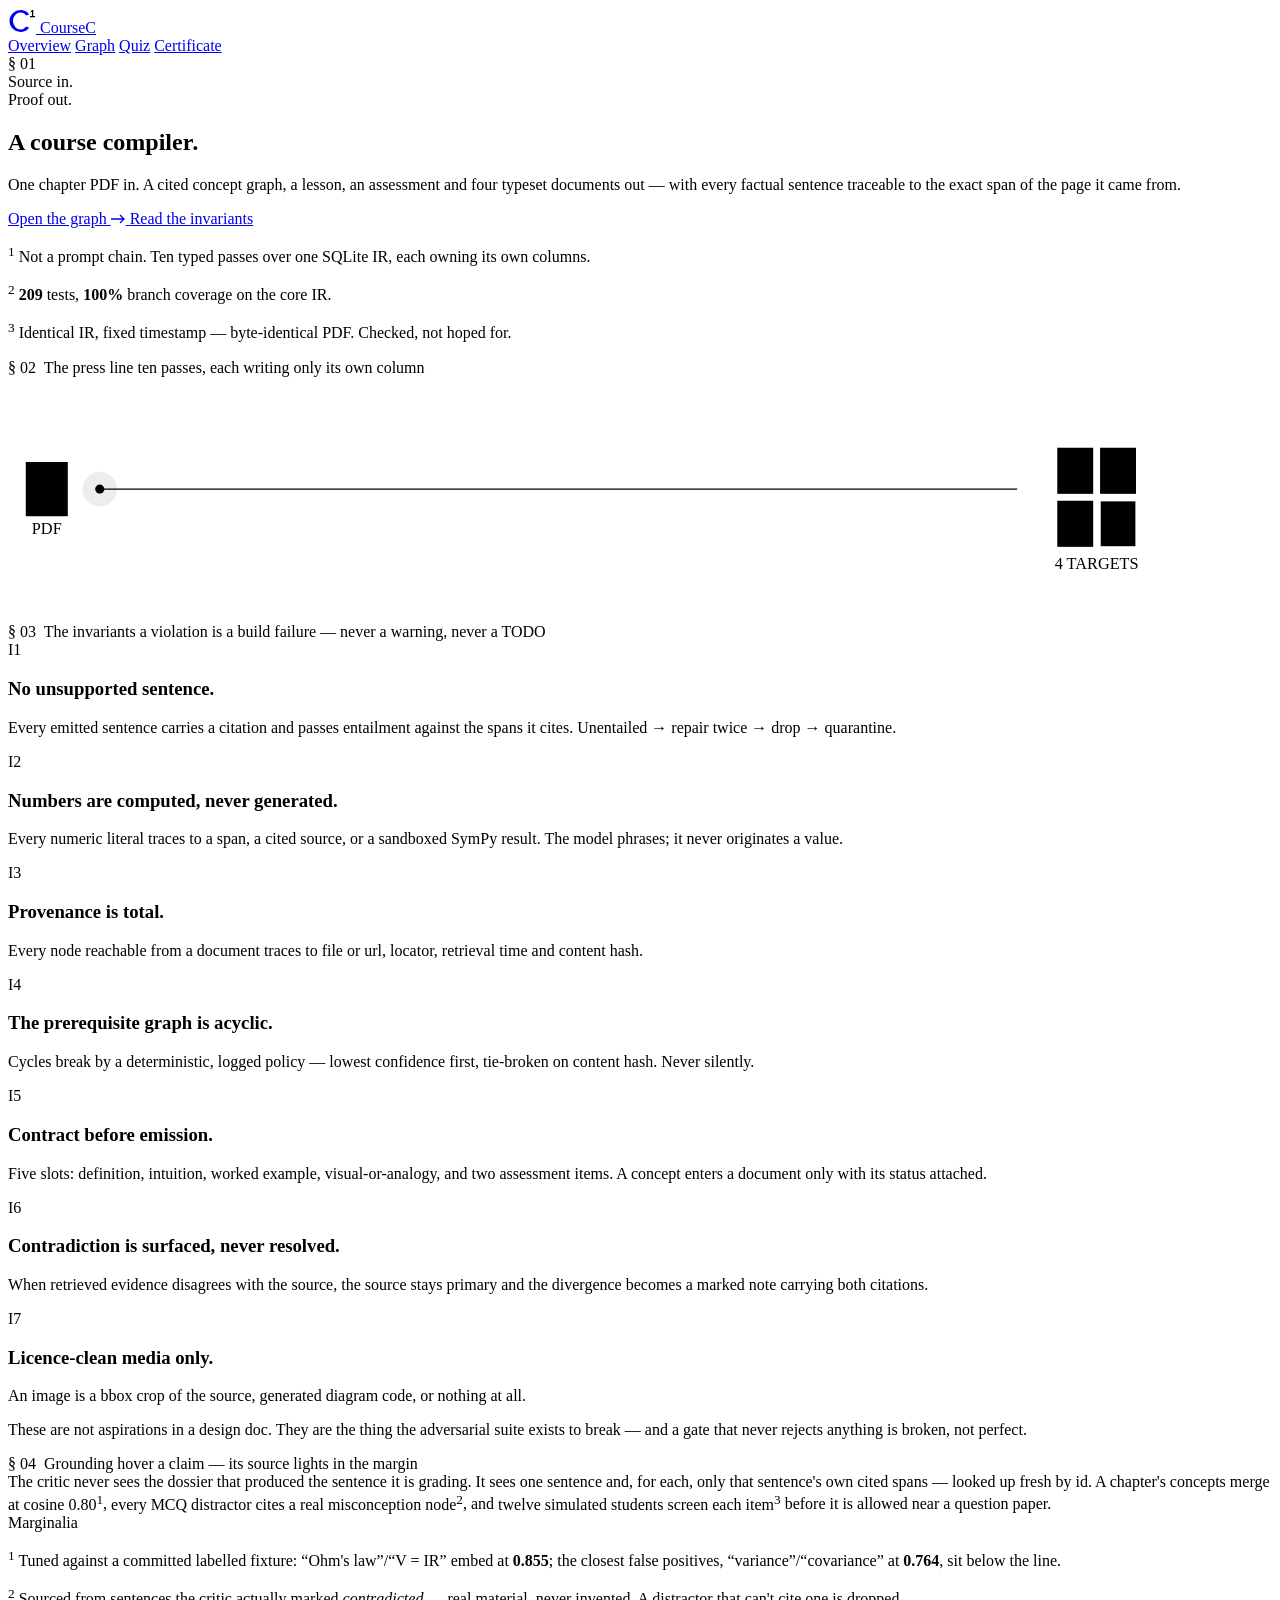
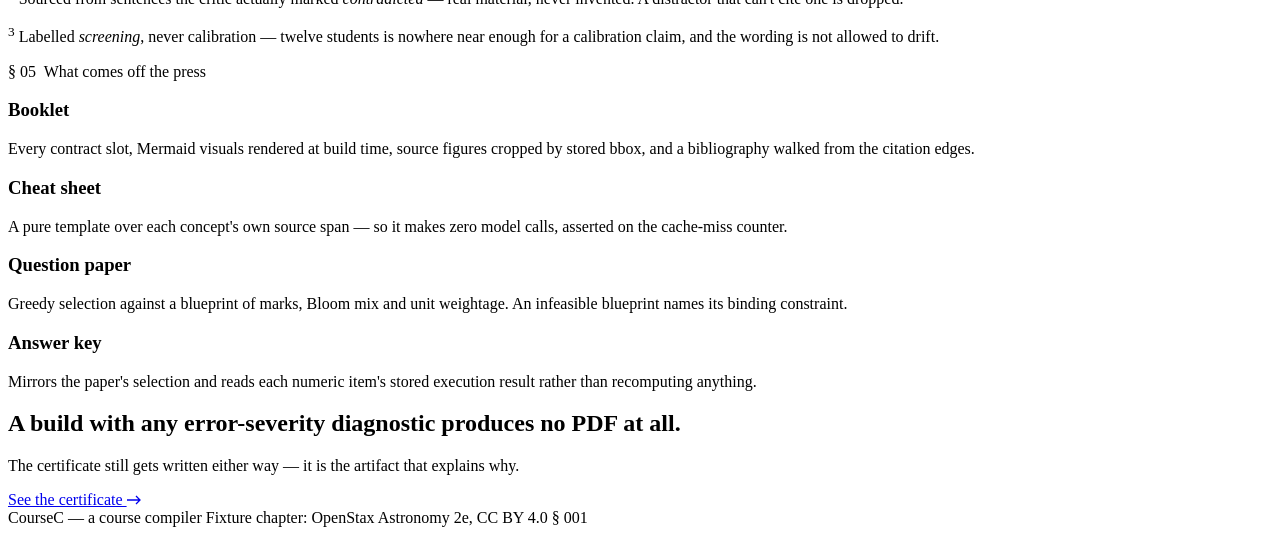
==== src/coursec/web/static/index.html @ 8f2d5cea "Web: a FastAPI surface over the graph, and the Editorial Ink frontend The project had no web backend" ====
<!doctype html>
<html lang="en">
<head>
<meta charset="utf-8">
<meta name="viewport" content="width=device-width, initial-scale=1">
<title>CourseC — a course compiler</title>
<meta name="description" content="One chapter PDF in. A cited concept graph, a lesson, an assessment and four typeset documents out — every factual sentence traceable to the span it came from.">
<link rel="icon" href="/mark.svg" type="image/svg+xml">
<link rel="preconnect" href="https://fonts.googleapis.com">
<link rel="preconnect" href="https://fonts.gstatic.com" crossorigin>
<link rel="stylesheet" href="https://fonts.googleapis.com/css2?family=Instrument+Serif:ital@0;1&family=Newsreader:ital,opsz,wght@0,6..72,200..700;1,6..72,200..700&family=IBM+Plex+Mono:wght@400;500&display=swap">
<link rel="stylesheet" href="/app.css">
</head>
<body>

<div class="grain" aria-hidden="true"></div>

<header class="masthead">
  <a class="logo" href="#/">
    <svg width="28" height="25" viewBox="0 0 112 100" aria-hidden="true">
      <path d="M 84.7 24.9 A 44 44 0 1 0 84.7 79.1 L 73 73.9 A 30 34 0 1 1 73 30.1 Z" fill="currentColor"/>
      <path d="M 88 18 L 96 8 L 101 8 L 101 32 L 108 32 L 108 37 L 88 37 L 88 32 L 96 32 L 96 15 Z" fill="var(--accent)"/>
    </svg>
    <span>CourseC</span>
  </a>
  <nav class="nav">
    <a href="#/" data-route-link="/">Overview</a>
    <a href="#/graph" data-route-link="/graph">Graph</a>
    <a href="#/quiz" data-route-link="/quiz">Quiz</a>
    <a href="#/certificate" data-route-link="/certificate">Certificate</a>
    <span class="build-chip" id="build-chip" hidden></span>
  </nav>
</header>

<main id="view-home" class="view">

  <!-- ═════ hero ═════ -->
  <section class="hero">
    <div class="folio">
      <div>§&nbsp;01</div>
      <div class="folio-quiet">Source in.</div>
      <div class="folio-quiet">Proof out.</div>
    </div>

    <div class="hero-body">
      <h1>
        <span class="wipe">A course</span>
        <span class="wipe" style="animation-delay:.16s">compiler<i class="dot">.</i></span>
      </h1>
      <p class="lede rise" style="animation-delay:.42s">
        One chapter PDF in. A cited concept graph, a lesson, an assessment and four
        typeset documents out — with every factual sentence traceable to the exact
        span of the page it came from.
      </p>
      <div class="cta-row rise" style="animation-delay:.56s">
        <a class="btn" href="#/graph">
          Open the graph
          <svg width="15" height="10" viewBox="0 0 15 10" fill="none" aria-hidden="true"><path d="M0 5h13M9 1l4 4-4 4" stroke="currentColor" stroke-width="1.3"/></svg>
        </a>
        <a class="link-grow" href="#invariants">Read the invariants</a>
      </div>
    </div>

    <aside class="margin-rail">
      <p class="mnote" style="animation-delay:.8s"><sup>1</sup> Not a prompt chain. Ten typed passes over one SQLite IR, each owning its own columns.</p>
      <p class="mnote" style="animation-delay:.95s"><sup>2</sup> <b>209</b> tests, <b>100%</b> branch coverage on the core IR.</p>
      <p class="mnote" style="animation-delay:1.1s"><sup>3</sup> Identical IR, fixed timestamp — byte-identical PDF. Checked, not hoped for.</p>
    </aside>
  </section>

  <!-- ═════ the press line ═════ -->
  <section class="band">
    <div class="band-head">
      <span class="eyebrow">§&nbsp;02&nbsp;&nbsp;The press line</span>
      <span class="aside-italic">ten passes, each writing only its own column</span>
    </div>

    <div class="pressline-wrap">
      <svg class="pressline" viewBox="0 0 1240 238" role="img" aria-label="The ten compiler passes, from ingest to learn">
        <g transform="translate(18,84)">
          <rect x="0" y="0" width="40" height="52" fill="var(--paper)" stroke="currentColor" stroke-width="1.2"/>
          <path d="M28 0 L40 12 L28 12 Z" fill="currentColor"/>
          <path d="M8 22h24M8 30h24M8 38h16" stroke="var(--rule)" stroke-width="1.2"/>
          <text x="20" y="70" text-anchor="middle" class="svg-micro">PDF</text>
        </g>

        <line class="pline" x1="90" y1="110" x2="990" y2="110" stroke="currentColor" stroke-width="1.2"/>

        <g class="stages"></g>

        <g class="token" transform="translate(90,110)">
          <circle r="17" fill="var(--accent)" opacity=".07"/>
          <circle r="4.5" fill="var(--accent)"/>
        </g>

        <g transform="translate(1030,70)">
          <rect x="0"  y="0"  width="34" height="44" fill="var(--paper)" stroke="currentColor" stroke-width="1.2"/>
          <rect x="42" y="0"  width="34" height="44" fill="var(--paper)" stroke="currentColor" stroke-width="1.2"/>
          <rect x="0"  y="52" width="34" height="44" fill="var(--paper)" stroke="currentColor" stroke-width="1.2"/>
          <rect x="42" y="52" width="34" height="44" fill="var(--accent)" stroke="var(--accent)" stroke-width="1.2"/>
          <text x="38" y="118" text-anchor="middle" class="svg-micro">4 TARGETS</text>
        </g>
      </svg>
    </div>
  </section>

  <!-- ═════ invariants ═════ -->
  <section class="band" id="invariants">
    <div class="band-head">
      <span class="eyebrow">§&nbsp;03&nbsp;&nbsp;The invariants</span>
      <span class="aside-italic">a violation is a build failure — never a warning, never a TODO</span>
    </div>

    <div class="inv-grid">
      <article class="inv reveal"><span class="inv-code">I1</span><div><h3>No unsupported sentence.</h3><p>Every emitted sentence carries a citation and passes entailment against the spans it cites. Unentailed → repair twice → drop → quarantine.</p></div></article>
      <article class="inv reveal"><span class="inv-code">I2</span><div><h3>Numbers are computed, never generated.</h3><p>Every numeric literal traces to a span, a cited source, or a sandboxed SymPy result. The model phrases; it never originates a value.</p></div></article>
      <article class="inv reveal"><span class="inv-code">I3</span><div><h3>Provenance is total.</h3><p>Every node reachable from a document traces to file or url, locator, retrieval time and content hash.</p></div></article>
      <article class="inv reveal"><span class="inv-code">I4</span><div><h3>The prerequisite graph is acyclic.</h3><p>Cycles break by a deterministic, logged policy — lowest confidence first, tie-broken on content hash. Never silently.</p></div></article>
      <article class="inv reveal"><span class="inv-code">I5</span><div><h3>Contract before emission.</h3><p>Five slots: definition, intuition, worked example, visual-or-analogy, and two assessment items. A concept enters a document only with its status attached.</p></div></article>
      <article class="inv reveal"><span class="inv-code">I6</span><div><h3>Contradiction is surfaced, never resolved.</h3><p>When retrieved evidence disagrees with the source, the source stays primary and the divergence becomes a marked note carrying both citations.</p></div></article>
      <article class="inv reveal"><span class="inv-code">I7</span><div><h3>Licence-clean media only.</h3><p>An image is a bbox crop of the source, generated diagram code, or nothing at all.</p></div></article>
      <article class="inv inv-coda reveal"><p class="aside-italic">These are not aspirations in a design doc. They are the thing the adversarial suite exists to break — and a gate that never rejects anything is broken, not perfect.</p></article>
    </div>
  </section>

  <!-- ═════ grounding ═════ -->
  <section class="band">
    <div class="band-head">
      <span class="eyebrow">§&nbsp;04&nbsp;&nbsp;Grounding</span>
      <span class="aside-italic">hover a claim — its source lights in the margin</span>
    </div>

    <div class="ground-grid">
      <div class="measure reveal">
        <span class="dropcap">T</span>he critic never sees the dossier that produced the sentence it is grading.
        It sees one sentence and, for each, only that sentence's own cited spans —
        looked up fresh by id.
        <span class="claim" data-note="n1">A chapter's concepts merge at cosine 0.80<sup>1</sup></span>,
        <span class="claim" data-note="n2">every MCQ distractor cites a real misconception node<sup>2</sup></span>, and
        <span class="claim" data-note="n3">twelve simulated students screen each item<sup>3</sup></span>
        before it is allowed near a question paper.
      </div>

      <aside class="margin-rail reveal">
        <div class="eyebrow">Marginalia</div>
        <p class="note" id="n1"><sup>1</sup> Tuned against a committed labelled fixture: “Ohm's law”/“V&nbsp;=&nbsp;IR” embed at <b>0.855</b>; the closest false positives, “variance”/“covariance” at <b>0.764</b>, sit below the line.</p>
        <p class="note" id="n2"><sup>2</sup> Sourced from sentences the critic actually marked <i>contradicted</i> — real material, never invented. A distractor that can't cite one is dropped.</p>
        <p class="note" id="n3"><sup>3</sup> Labelled <i>screening</i>, never calibration — twelve students is nowhere near enough for a calibration claim, and the wording is not allowed to drift.</p>
      </aside>
    </div>
  </section>

  <!-- ═════ targets ═════ -->
  <section class="band">
    <div class="band-head"><span class="eyebrow">§&nbsp;05&nbsp;&nbsp;What comes off the press</span></div>
    <div class="targets">
      <article class="target reveal"><h3>Booklet</h3><p>Every contract slot, Mermaid visuals rendered at build time, source figures cropped by stored bbox, and a bibliography walked from the citation edges.</p></article>
      <article class="target reveal"><h3>Cheat sheet</h3><p>A pure template over each concept's own source span — so it makes zero model calls, asserted on the cache-miss counter.</p></article>
      <article class="target reveal"><h3>Question paper</h3><p>Greedy selection against a blueprint of marks, Bloom mix and unit weightage. An infeasible blueprint names its binding constraint.</p></article>
      <article class="target target-dark reveal"><h3>Answer key</h3><p>Mirrors the paper's selection and reads each numeric item's stored execution result rather than recomputing anything.</p></article>
    </div>
  </section>

  <section class="band">
    <div class="closing reveal">
      <div>
        <h2>A build with any error-severity diagnostic produces no PDF at all.</h2>
        <p>The certificate still gets written either way — it is the artifact that explains why.</p>
      </div>
      <a class="btn" href="#/certificate">
        See the certificate
        <svg width="15" height="10" viewBox="0 0 15 10" fill="none" aria-hidden="true"><path d="M0 5h13M9 1l4 4-4 4" stroke="currentColor" stroke-width="1.3"/></svg>
      </a>
    </div>
  </section>
</main>

<!-- ═════ graph ═════ -->
<main id="view-graph" class="view app-view" hidden>
  <div class="app-grid">
    <aside class="app-rail">
      <div class="eyebrow">Index</div>
      <div id="concept-index" class="index-list"></div>
      <div class="rail-foot" id="graph-stats"></div>
    </aside>
    <section class="app-stage">
      <div id="graph-canvas" class="graph-canvas"></div>
      <div class="legend">
        <span><i class="dot-node"></i>Contract complete</span>
        <span><i class="dot-node partial"></i>Partial</span>
        <span><i class="rule-swatch"></i>Prerequisite of</span>
      </div>
    </section>
    <aside class="app-margin" id="concept-detail"></aside>
  </div>
</main>

<!-- ═════ quiz ═════ -->
<main id="view-quiz" class="view app-view" hidden>
  <div class="quiz-grid">
    <section class="quiz-stage" id="quiz-stage"></section>
    <aside class="app-margin" id="quiz-ledger"></aside>
  </div>
</main>

<!-- ═════ certificate ═════ -->
<main id="view-certificate" class="view app-view" hidden>
  <div id="certificate-body" class="cert-body"></div>
</main>

<footer class="footer">
  <span>CourseC — a course compiler</span>
  <span>Fixture chapter: OpenStax Astronomy 2e, CC BY 4.0</span>
  <span>§&nbsp;001</span>
</footer>

<script src="/app.js"></script>
</body>
</html>
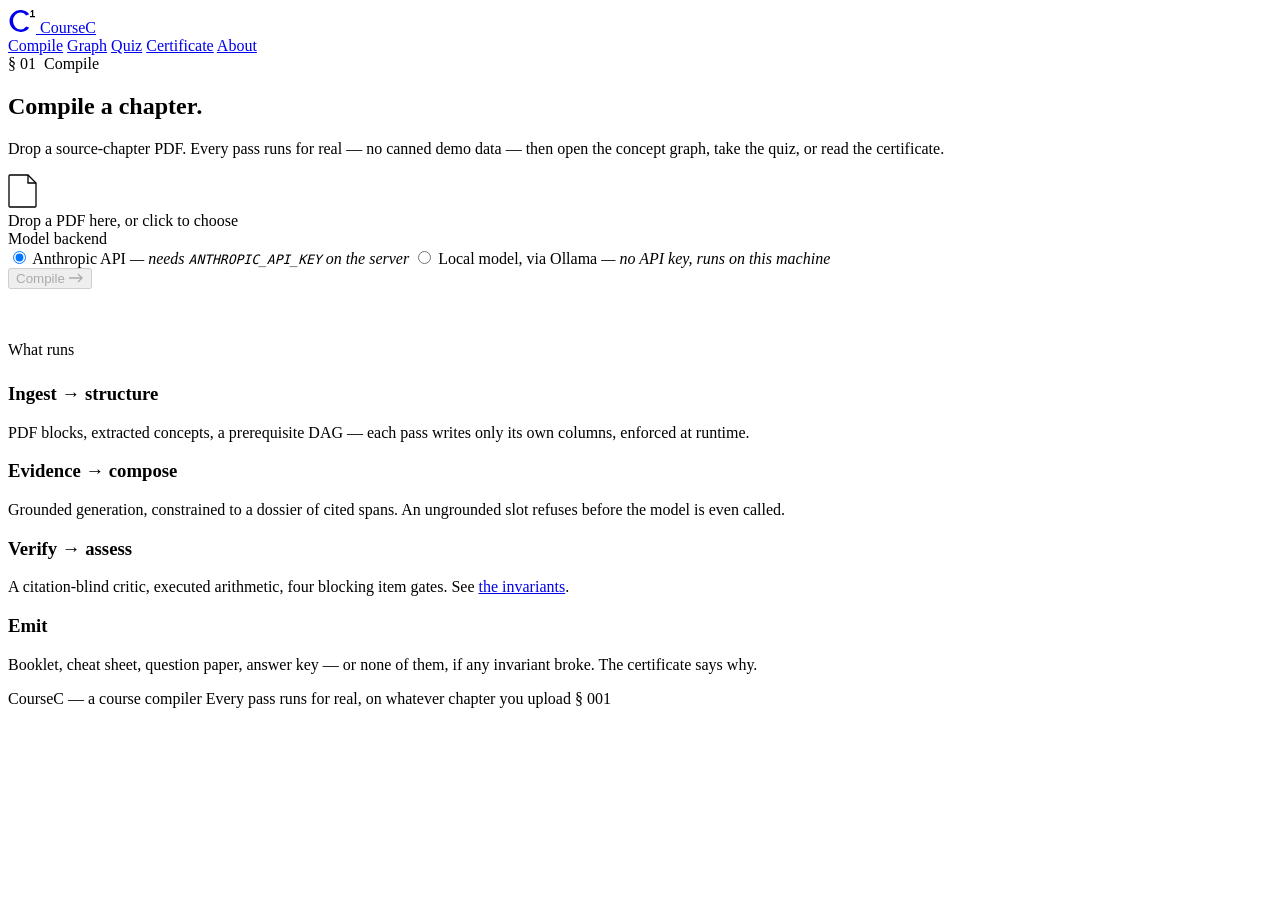
==== commit c9fc8360: "Make the home page the working compiler, and add a local-model backend Two changes, both from direct" ====
--- a/src/coursec/web/static/index.html
+++ b/src/coursec/web/static/index.html
@@ -24,93 +24,107 @@
     <span>CourseC</span>
   </a>
   <nav class="nav">
-    <a href="#/" data-route-link="/">Overview</a>
+    <a href="#/" data-route-link="/">Compile</a>
     <a href="#/graph" data-route-link="/graph">Graph</a>
     <a href="#/quiz" data-route-link="/quiz">Quiz</a>
     <a href="#/certificate" data-route-link="/certificate">Certificate</a>
+    <a href="#/about" data-route-link="/about">About</a>
     <span class="build-chip" id="build-chip" hidden></span>
   </nav>
 </header>
 
-<main id="view-home" class="view">
-
-  <!-- ═════ hero ═════ -->
-  <section class="hero">
-    <div class="folio">
-      <div>§&nbsp;01</div>
-      <div class="folio-quiet">Source in.</div>
-      <div class="folio-quiet">Proof out.</div>
-    </div>
-
-    <div class="hero-body">
-      <h1>
-        <span class="wipe">A course</span>
-        <span class="wipe" style="animation-delay:.16s">compiler<i class="dot">.</i></span>
-      </h1>
-      <p class="lede rise" style="animation-delay:.42s">
-        One chapter PDF in. A cited concept graph, a lesson, an assessment and four
-        typeset documents out — with every factual sentence traceable to the exact
-        span of the page it came from.
+<!-- ═════ compile — the working app's front door ═════ -->
+<main id="view-home" class="view app-view">
+  <section class="compile">
+    <div class="compile-head">
+      <span class="eyebrow">§&nbsp;01&nbsp;&nbsp;Compile</span>
+      <h1 class="compile-title"><span class="wipe">Compile a chapter<i class="dot">.</i></span></h1>
+      <p class="lede rise" style="animation-delay:.2s">
+        Drop a source-chapter PDF. Every pass runs for real — no canned demo data —
+        then open the concept graph, take the quiz, or read the certificate.
       </p>
-      <div class="cta-row rise" style="animation-delay:.56s">
-        <a class="btn" href="#/graph">
-          Open the graph
+    </div>
+
+    <form class="compile-grid rise" style="animation-delay:.32s" id="compile-form">
+      <label class="dropzone" id="dropzone" for="file-input" tabindex="0">
+        <input type="file" id="file-input" accept="application/pdf" hidden>
+        <svg width="30" height="34" viewBox="0 0 30 34" fill="none" aria-hidden="true">
+          <path d="M2 1h18l8 8v23a1 1 0 0 1-1 1H2a1 1 0 0 1-1-1V2a1 1 0 0 1 1-1Z" stroke="currentColor" stroke-width="1.3"/>
+          <path d="M20 1v8h8" stroke="currentColor" stroke-width="1.3"/>
+          <path d="M15 27V15M15 15l-5 5M15 15l5 5" stroke="var(--accent)" stroke-width="1.4" stroke-linecap="round" stroke-linejoin="round"/>
+        </svg>
+        <div class="dz-text" id="dz-text">Drop a PDF here, or click to choose</div>
+        <div class="dz-filename" id="dz-filename" hidden></div>
+      </label>
+
+      <div class="compile-options">
+        <div class="option-group">
+          <div class="eyebrow">Model backend</div>
+          <label class="radio-row">
+            <input type="radio" name="backend" value="anthropic" checked>
+            <span>Anthropic API <em class="muted">— needs <code>ANTHROPIC_API_KEY</code> on the server</em></span>
+          </label>
+          <label class="radio-row">
+            <input type="radio" name="backend" value="ollama">
+            <span>Local model, via Ollama <em class="muted">— no API key, runs on this machine</em></span>
+          </label>
+          <div class="ollama-fields" id="ollama-fields" hidden>
+            <input type="text" id="ollama-model-map"
+                   placeholder="claude-sonnet-5=llama3.1,claude-haiku-4-5-20251001=llama3.2">
+            <p class="field-hint">
+              Maps the strong/cheap tier every pass already asks for to local model tags.
+              Blank uses the defaults (<code>llama3.1</code> / <code>llama3.2</code>). Needs
+              <code>ollama serve</code> running with those models pulled on the machine
+              running <code>coursec web</code>.
+            </p>
+          </div>
+        </div>
+
+        <button type="submit" class="btn" id="compile-btn" disabled>
+          Compile
           <svg width="15" height="10" viewBox="0 0 15 10" fill="none" aria-hidden="true"><path d="M0 5h13M9 1l4 4-4 4" stroke="currentColor" stroke-width="1.3"/></svg>
-        </a>
-        <a class="link-grow" href="#invariants">Read the invariants</a>
-      </div>
-    </div>
-
-    <aside class="margin-rail">
-      <p class="mnote" style="animation-delay:.8s"><sup>1</sup> Not a prompt chain. Ten typed passes over one SQLite IR, each owning its own columns.</p>
-      <p class="mnote" style="animation-delay:.95s"><sup>2</sup> <b>209</b> tests, <b>100%</b> branch coverage on the core IR.</p>
-      <p class="mnote" style="animation-delay:1.1s"><sup>3</sup> Identical IR, fixed timestamp — byte-identical PDF. Checked, not hoped for.</p>
-    </aside>
-  </section>
-
-  <!-- ═════ the press line ═════ -->
-  <section class="band">
+        </button>
+      </div>
+    </form>
+
+    <div class="build-console" id="build-console" hidden>
+      <div class="console-head">
+        <span class="console-status" id="console-status">RUNNING</span>
+        <span class="muted" id="console-filename"></span>
+      </div>
+      <pre class="console-log" id="console-log"></pre>
+      <div class="console-actions" id="console-actions" hidden></div>
+    </div>
+  </section>
+
+  <section class="band" style="padding-top:52px">
+    <div class="band-head"><span class="eyebrow">What runs</span></div>
+    <div class="targets" style="margin-top:24px">
+      <article class="target"><h3>Ingest → structure</h3><p>PDF blocks, extracted concepts, a prerequisite DAG — each pass writes only its own columns, enforced at runtime.</p></article>
+      <article class="target"><h3>Evidence → compose</h3><p>Grounded generation, constrained to a dossier of cited spans. An ungrounded slot refuses before the model is even called.</p></article>
+      <article class="target"><h3>Verify → assess</h3><p>A citation-blind critic, executed arithmetic, four blocking item gates. See <a class="link-grow" href="#/about">the invariants</a>.</p></article>
+      <article class="target target-dark"><h3>Emit</h3><p>Booklet, cheat sheet, question paper, answer key — or none of them, if any invariant broke. The certificate says why.</p></article>
+    </div>
+  </section>
+</main>
+
+<!-- ═════ about ═════ -->
+<main id="view-about" class="view" hidden>
+  <section class="band" style="padding-top:52px">
     <div class="band-head">
-      <span class="eyebrow">§&nbsp;02&nbsp;&nbsp;The press line</span>
-      <span class="aside-italic">ten passes, each writing only its own column</span>
-    </div>
-
-    <div class="pressline-wrap">
-      <svg class="pressline" viewBox="0 0 1240 238" role="img" aria-label="The ten compiler passes, from ingest to learn">
-        <g transform="translate(18,84)">
-          <rect x="0" y="0" width="40" height="52" fill="var(--paper)" stroke="currentColor" stroke-width="1.2"/>
-          <path d="M28 0 L40 12 L28 12 Z" fill="currentColor"/>
-          <path d="M8 22h24M8 30h24M8 38h16" stroke="var(--rule)" stroke-width="1.2"/>
-          <text x="20" y="70" text-anchor="middle" class="svg-micro">PDF</text>
-        </g>
-
-        <line class="pline" x1="90" y1="110" x2="990" y2="110" stroke="currentColor" stroke-width="1.2"/>
-
-        <g class="stages"></g>
-
-        <g class="token" transform="translate(90,110)">
-          <circle r="17" fill="var(--accent)" opacity=".07"/>
-          <circle r="4.5" fill="var(--accent)"/>
-        </g>
-
-        <g transform="translate(1030,70)">
-          <rect x="0"  y="0"  width="34" height="44" fill="var(--paper)" stroke="currentColor" stroke-width="1.2"/>
-          <rect x="42" y="0"  width="34" height="44" fill="var(--paper)" stroke="currentColor" stroke-width="1.2"/>
-          <rect x="0"  y="52" width="34" height="44" fill="var(--paper)" stroke="currentColor" stroke-width="1.2"/>
-          <rect x="42" y="52" width="34" height="44" fill="var(--accent)" stroke="var(--accent)" stroke-width="1.2"/>
-          <text x="38" y="118" text-anchor="middle" class="svg-micro">4 TARGETS</text>
-        </g>
-      </svg>
-    </div>
-  </section>
-
-  <!-- ═════ invariants ═════ -->
-  <section class="band" id="invariants">
-    <div class="band-head">
-      <span class="eyebrow">§&nbsp;03&nbsp;&nbsp;The invariants</span>
+      <span class="eyebrow">§&nbsp;00&nbsp;&nbsp;About</span>
       <span class="aside-italic">a violation is a build failure — never a warning, never a TODO</span>
     </div>
-
+    <p class="lede" style="max-width:720px;margin-top:24px">
+      CourseC treats course generation as compilation, not a single prompt: the source chapter
+      is the input language, a typed Concept Graph is the IR, ten independently-tested passes
+      transform it, four typeset documents are the code generation step. Every claim carries
+      its citation; every number is executed, never written.
+    </p>
+  </section>
+
+  <section class="band">
+    <div class="band-head"><span class="eyebrow">The seven invariants</span></div>
     <div class="inv-grid">
       <article class="inv reveal"><span class="inv-code">I1</span><div><h3>No unsupported sentence.</h3><p>Every emitted sentence carries a citation and passes entailment against the spans it cites. Unentailed → repair twice → drop → quarantine.</p></div></article>
       <article class="inv reveal"><span class="inv-code">I2</span><div><h3>Numbers are computed, never generated.</h3><p>Every numeric literal traces to a span, a cited source, or a sandboxed SymPy result. The model phrases; it never originates a value.</p></div></article>
@@ -123,10 +137,9 @@
     </div>
   </section>
 
-  <!-- ═════ grounding ═════ -->
   <section class="band">
     <div class="band-head">
-      <span class="eyebrow">§&nbsp;04&nbsp;&nbsp;Grounding</span>
+      <span class="eyebrow">Grounding</span>
       <span class="aside-italic">hover a claim — its source lights in the margin</span>
     </div>
 
@@ -150,9 +163,8 @@
     </div>
   </section>
 
-  <!-- ═════ targets ═════ -->
-  <section class="band">
-    <div class="band-head"><span class="eyebrow">§&nbsp;05&nbsp;&nbsp;What comes off the press</span></div>
+  <section class="band">
+    <div class="band-head"><span class="eyebrow">What comes off the press</span></div>
     <div class="targets">
       <article class="target reveal"><h3>Booklet</h3><p>Every contract slot, Mermaid visuals rendered at build time, source figures cropped by stored bbox, and a bibliography walked from the citation edges.</p></article>
       <article class="target reveal"><h3>Cheat sheet</h3><p>A pure template over each concept's own source span — so it makes zero model calls, asserted on the cache-miss counter.</p></article>
@@ -167,8 +179,8 @@
         <h2>A build with any error-severity diagnostic produces no PDF at all.</h2>
         <p>The certificate still gets written either way — it is the artifact that explains why.</p>
       </div>
-      <a class="btn" href="#/certificate">
-        See the certificate
+      <a class="btn" href="#/">
+        Compile a chapter
         <svg width="15" height="10" viewBox="0 0 15 10" fill="none" aria-hidden="true"><path d="M0 5h13M9 1l4 4-4 4" stroke="currentColor" stroke-width="1.3"/></svg>
       </a>
     </div>
@@ -210,7 +222,7 @@
 
 <footer class="footer">
   <span>CourseC — a course compiler</span>
-  <span>Fixture chapter: OpenStax Astronomy 2e, CC BY 4.0</span>
+  <span>Every pass runs for real, on whatever chapter you upload</span>
   <span>§&nbsp;001</span>
 </footer>
 
